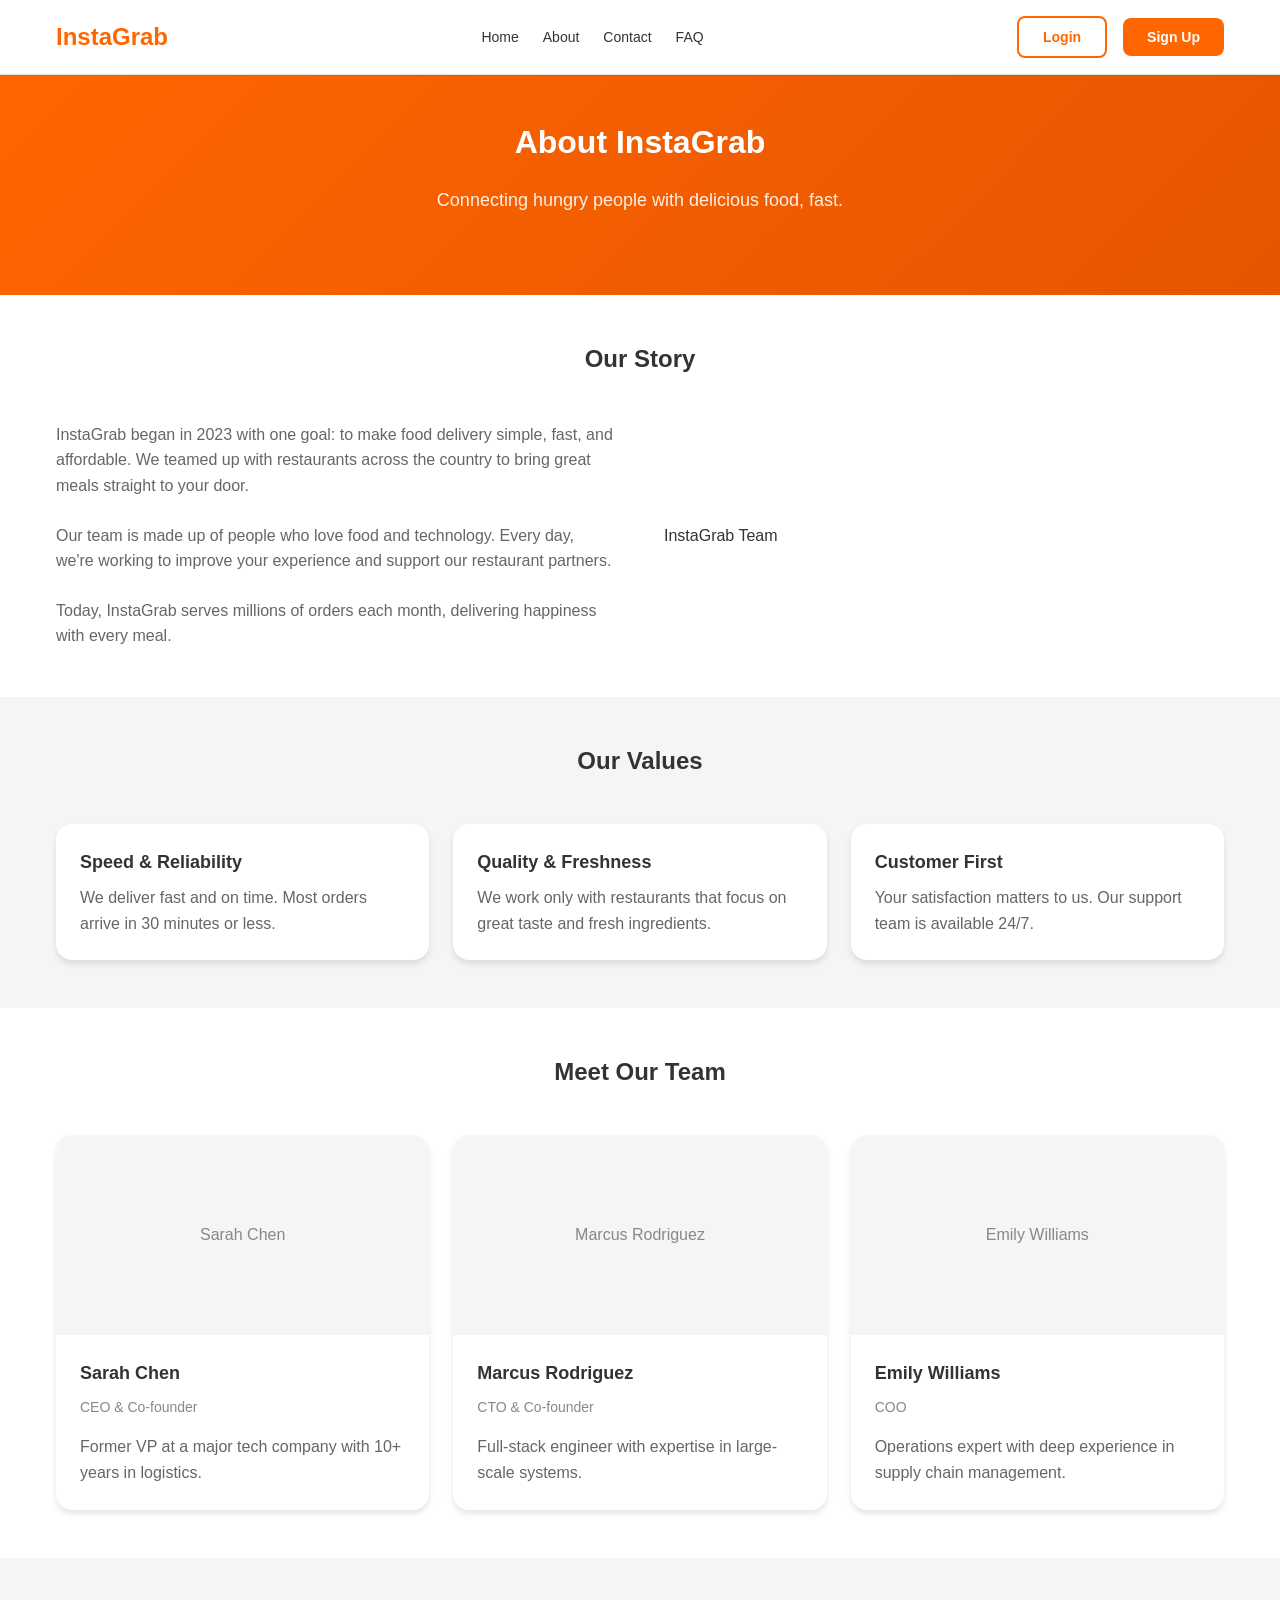
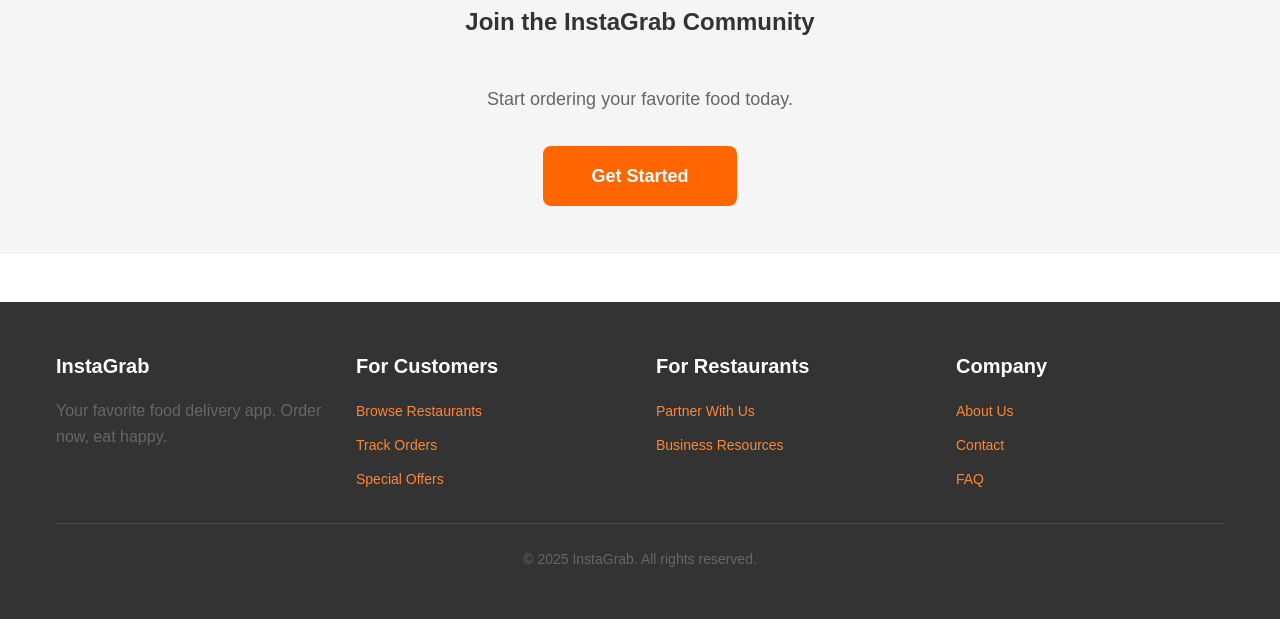
==== about.html @ c1549b03 "First Commit" ====
<!DOCTYPE html>
<html lang="en">
<head>
  <meta charset="UTF-8">
  <meta name="viewport" content="width=device-width, initial-scale=1.0">
  <title>About Us - InstaGrab</title>
  <link rel="stylesheet" href="style.css">
</head>

<body>

  <header>
    <div class="container">
      <nav>
        <a href="index.html" class="logo">InstaGrab</a>

        <ul class="nav-links">
          <li><a href="index.html">Home</a></li>
          <li><a href="about.html">About</a></li>
          <li><a href="contact.html">Contact</a></li>
          <li><a href="faq.html">FAQ</a></li>
        </ul>

        <div class="nav-buttons">
          <a href="login.html" class="btn btn-secondary">Login</a>
          <a href="signup.html" class="btn btn-primary">Sign Up</a>
        </div>
      </nav>
    </div>
  </header>

  <section class="hero">
    <div class="container">
      <h1>About InstaGrab</h1>
      <p>Connecting hungry people with delicious food, fast.</p>
    </div>
  </section>

  <section>
    <div class="container">
      <h2>Our Story</h2>

      <div style="display:grid;grid-template-columns:1fr 1fr;gap:3rem;align-items:center;">

        <div>
          <p style="margin-bottom:1.5rem;">
            InstaGrab began in 2023 with one goal: to make food delivery simple, fast, and affordable. 
            We teamed up with restaurants across the country to bring great meals straight to your door.
          </p>

          <p style="margin-bottom:1.5rem;">
            Our team is made up of people who love food and technology. 
            Every day, we're working to improve your experience and support our restaurant partners.
          </p>

          <p>
            Today, InstaGrab serves millions of orders each month, delivering happiness with every meal.
          </p>
        </div>

        <div class="team-image">InstaGrab Team</div>
      </div>
    </div>
  </section>

  <section class="alt">
    <div class="container">
      <h2>Our Values</h2>

      <div class="grid grid-3">

        <div class="card">
          <div class="card-body">
            <h3 class="card-title">Speed & Reliability</h3>
            <p>We deliver fast and on time. Most orders arrive in 30 minutes or less.</p>
          </div>
        </div>

        <div class="card">
          <div class="card-body">
            <h3 class="card-title">Quality & Freshness</h3>
            <p>We work only with restaurants that focus on great taste and fresh ingredients.</p>
          </div>
        </div>

        <div class="card">
          <div class="card-body">
            <h3 class="card-title">Customer First</h3>
            <p>Your satisfaction matters to us. Our support team is available 24/7.</p>
          </div>
        </div>

      </div>
    </div>
  </section>

  <section>
    <div class="container">
      <h2>Meet Our Team</h2>

      <div class="grid grid-3">

        <div class="card">
          <div class="card-image">Sarah Chen</div>
          <div class="card-body">
            <h3 class="card-title">Sarah Chen</h3>
            <p class="card-subtitle">CEO & Co-founder</p>
            <p>Former VP at a major tech company with 10+ years in logistics.</p>
          </div>
        </div>

        <div class="card">
          <div class="card-image">Marcus Rodriguez</div>
          <div class="card-body">
            <h3 class="card-title">Marcus Rodriguez</h3>
            <p class="card-subtitle">CTO & Co-founder</p>
            <p>Full-stack engineer with expertise in large-scale systems.</p>
          </div>
        </div>

        <div class="card">
          <div class="card-image">Emily Williams</div>
          <div class="card-body">
            <h3 class="card-title">Emily Williams</h3>
            <p class="card-subtitle">COO</p>
            <p>Operations expert with deep experience in supply chain management.</p>
          </div>
        </div>

      </div>
    </div>
  </section>

  <section class="alt">
    <div class="container" style="text-align:center;">
      <h2>Join the InstaGrab Community</h2>
      <p style="margin-bottom:2rem;font-size:1.125rem;">
        Start ordering your favorite food today.
      </p>
      <a href="login.html" class="btn btn-primary" style="padding:1rem 3rem;font-size:1.125rem;">
        Get Started
      </a>
    </div>
  </section>

  <footer>
    <div class="container">

      <div class="footer-grid">

        <div class="footer-section">
          <h3>InstaGrab</h3>
          <p>Your favorite food delivery app. Order now, eat happy.</p>
        </div>

        <div class="footer-section">
          <h3>For Customers</h3>
          <ul class="footer-links">
            <li><a href="#">Browse Restaurants</a></li>
            <li><a href="#">Track Orders</a></li>
            <li><a href="#">Special Offers</a></li>
          </ul>
        </div>

        <div class="footer-section">
          <h3>For Restaurants</h3>
          <ul class="footer-links">
            <li><a href="#">Partner With Us</a></li>
            <li><a href="#">Business Resources</a></li>
          </ul>
        </div>

        <div class="footer-section">
          <h3>Company</h3>
          <ul class="footer-links">
            <li><a href="about.html">About Us</a></li>
            <li><a href="contact.html">Contact</a></li>
            <li><a href="faq.html">FAQ</a></li>
          </ul>
        </div>

      </div>

      <div class="footer-bottom">
        <p>&copy; 2025 InstaGrab. All rights reserved.</p>
      </div>

    </div>
  </footer>

</body>
</html>
---- style.css ----
* {
  margin: 0;
  padding: 0;
  box-sizing: border-box;
}

html {
  font-size: 16px;
}

body {
  font-family: -apple-system, BlinkMacSystemFont, 'Segoe UI', Roboto, Oxygen, Ubuntu, Cantarell, sans-serif;
  font-size: 1rem;
  line-height: 1.6;
  color: #333333;
  background-color: #ffffff;
  transition: background-color 0.3s ease, color 0.3s ease;
}

h1 {
  font-size: 2rem;
  font-weight: 700;
  line-height: 1.2;
}

h2 {
  font-size: 1.5rem;
  font-weight: 700;
  line-height: 1.3;
}

h3 {
  font-size: 1.25rem;
  font-weight: 600;
}

p {
  color: #666666;
}

a {
  color: #ff6600;
  text-decoration: none;
  transition: color 0.3s ease;
}

a:hover {
  color: #e55500;
}

.container {
  max-width: 1200px;
  margin: 0 auto;
  padding: 0 1rem;
}

header {
  background-color: #ffffff;
  border-bottom: 1px solid #e0e0e0;
  position: sticky;
  top: 0;
  z-index: 100;
  box-shadow: 0 1px 2px rgba(0,0,0,0.05);
}

nav {
  display: flex;
  align-items: center;
  justify-content: space-between;
  padding: 1rem 0;
}

.logo {
  font-size: 1.5rem;
  font-weight: 700;
  color: #ff6600;
}

.nav-links {
  display: flex;
  gap: 1.5rem;
  list-style: none;
}

.nav-links a {
  font-size: 0.875rem;
  font-weight: 500;
  color: #333333;
  transition: color 0.3s ease;
}

.nav-links a:hover {
  color: #ff6600;
}

.nav-buttons {
  display: flex;
  gap: 1rem;
  align-items: center;
}

.dark-mode-toggle {
  background: none;
  border: 2px solid #d0d0d0;
  border-radius: 9999px;
  padding: 0.5rem;
  cursor: pointer;
  transition: all 0.3s ease;
  display: flex;
  align-items: center;
  justify-content: center;
  width: 40px;
  height: 40px;
}

.dark-mode-toggle:hover {
  border-color: #ff6600;
  transform: rotate(180deg);
}

.btn {
  padding: 0.5rem 1.5rem;
  border: none;
  border-radius: 0.5rem;
  font-size: 0.875rem;
  font-weight: 600;
  cursor: pointer;
  transition: all 0.3s ease;
  text-decoration: none;
  display: inline-block;
  text-align: center;
}

.btn-primary {
  background-color: #ff6600;
  color: #ffffff;
}

.btn-primary:hover {
  background-color: #e55500;
  transform: translateY(-2px);
  box-shadow: 0 4px 6px rgba(0,0,0,0.1);
}

.btn-secondary {
  background-color: transparent;
  color: #ff6600;
  border: 2px solid #ff6600;
}

.btn-secondary:hover {
  background-color: #ff6600;
  color: #ffffff;
}

.btn-accent {
  background-color: #ff4757;
  color: #ffffff;
}

.btn-accent:hover {
  background-color: #ff6b7a;
}

input,
textarea,
select {
  font-family: -apple-system, BlinkMacSystemFont, 'Segoe UI', Roboto, Oxygen, Ubuntu, Cantarell, sans-serif;
  font-size: 1rem;
  padding: 0.5rem 1rem;
  border: 1px solid #e0e0e0;
  border-radius: 0.5rem;
  transition: all 0.3s ease;
}

input:focus,
textarea:focus,
select:focus {
  outline: none;
  border-color: #ff6600;
  box-shadow: 0 0 0 3px rgba(255,102,0,0.1);
}

label {
  display: block;
  margin-bottom: 0.25rem;
  font-weight: 500;
  color: #333333;
}

.form-group {
  margin-bottom: 1.5rem;
}

.hero {
  background: linear-gradient(135deg, #ff6600 0%, #e55500 100%);
  color: #ffffff;
  padding: 3rem 0;
  text-align: center;
}

.hero h1 {
  margin-bottom: 1.5rem;
}

.hero p {
  color: rgba(255, 255, 255, 0.9);
  margin-bottom: 2rem;
  font-size: 1.125rem;
}

.search-bar {
  display: flex;
  gap: 0.5rem;
  max-width: 500px;
  margin: 0 auto;
}

.search-bar input {
  flex: 1;
  padding: 1rem;
  border: none;
  border-radius: 0.5rem;
  font-size: 1rem;
}

.card {
  background-color: #ffffff;
  border-radius: 1rem;
  box-shadow: 0 4px 6px rgba(0,0,0,0.1);
  overflow: hidden;
  transition: all 0.3s ease;
}

.card:hover {
  transform: translateY(-4px);
  box-shadow: 0 10px 15px rgba(0,0,0,0.1);
}

.card-image {
  width: 100%;
  height: 200px;
  background-color: #f5f5f5;
  display: flex;
  align-items: center;
  justify-content: center;
  color: #888888;
  font-weight: 500;
  border-radius: 1rem 1rem 0 0;
}

.card-body {
  padding: 1.5rem;
}

.card-title {
  font-size: 1.125rem;
  font-weight: 600;
  margin-bottom: 0.5rem;
}

.card-subtitle {
  font-size: 0.875rem;
  color: #888888;
  margin-bottom: 1rem;
}

.card-rating {
  display: flex;
  align-items: center;
  gap: 0.25rem;
  margin-bottom: 1rem;
  font-size: 0.875rem;
}

.star {
  color: #ffb800;
}

.grid {
  display: grid;
  gap: 1.5rem;
}

.grid-2 {
  grid-template-columns: repeat(auto-fit, minmax(250px, 1fr));
}

.grid-3 {
  grid-template-columns: repeat(auto-fit, minmax(300px, 1fr));
}

section {
  padding: 3rem 0;
}

section.alt {
  background-color: #f5f5f5;
}

section h2 {
  text-align: center;
  margin-bottom: 3rem;
}

footer {
  background-color: #333333;
  color: #ffffff;
  padding: 3rem 0;
  margin-top: 3rem;
}

footer a {
  color: #ff8533;
}

footer a:hover {
  color: #ff6600;
}

.footer-grid {
  display: grid;
  grid-template-columns: repeat(auto-fit, minmax(200px, 1fr));
  gap: 2rem;
  margin-bottom: 2rem;
}

.footer-section h3 {
  color: #ffffff;
  margin-bottom: 1rem;
}

.footer-links {
  display: flex;
  flex-direction: column;
  gap: 0.5rem;
  list-style: none;
}

.footer-links a {
  font-size: 0.875rem;
}

.footer-bottom {
  border-top: 1px solid rgba(255,255,255,0.1);
  padding-top: 1.5rem;
  text-align: center;
  color: #888888;
  font-size: 0.875rem;
}

.accordion-item {
  border: 1px solid #e0e0e0;
  border-radius: 0.5rem;
  margin-bottom: 1rem;
  overflow: hidden;
}

.accordion-header {
  background-color: #f5f5f5;
  padding: 1.5rem;
  cursor: pointer;
  display: flex;
  justify-content: space-between;
  align-items: center;
  font-weight: 600;
  transition: all 0.3s ease;
}

.accordion-header:hover {
  background-color: #e0e0e0;
}

.accordion-header.active {
  background-color: #ff6600;
  color: #ffffff;
}

.accordion-content {
  max-height: 0;
  overflow: hidden;
  transition: max-height 0.3s ease;
  padding: 0 1.5rem;
}

.accordion-content.active {
  max-height: 500px;
  padding: 1.5rem;
}

@media (max-width: 768px) {
  h1 {
    font-size: 1.5rem;
  }

  h2 {
    font-size: 1.25rem;
  }

  .nav-links {
    display: none;
  }

  .container {
    padding: 0 0.5rem;
  }

  .search-bar {
    flex-direction: column;
  }

  .grid-3 {
    grid-template-columns: repeat(auto-fit, minmax(200px, 1fr));
  }

  section {
    padding: 2rem 0;
  }

  .footer-grid {
    grid-template-columns: 1fr;
  }
}

@media (max-width: 480px) {
  .hero {
    padding: 2rem 0;
  }

  h1 {
    font-size: 1.25rem;
  }

  .btn {
    padding: 0.5rem 1rem;
    font-size: 0.75rem;
  }

  .card-image {
    height: 150px;
  }
}
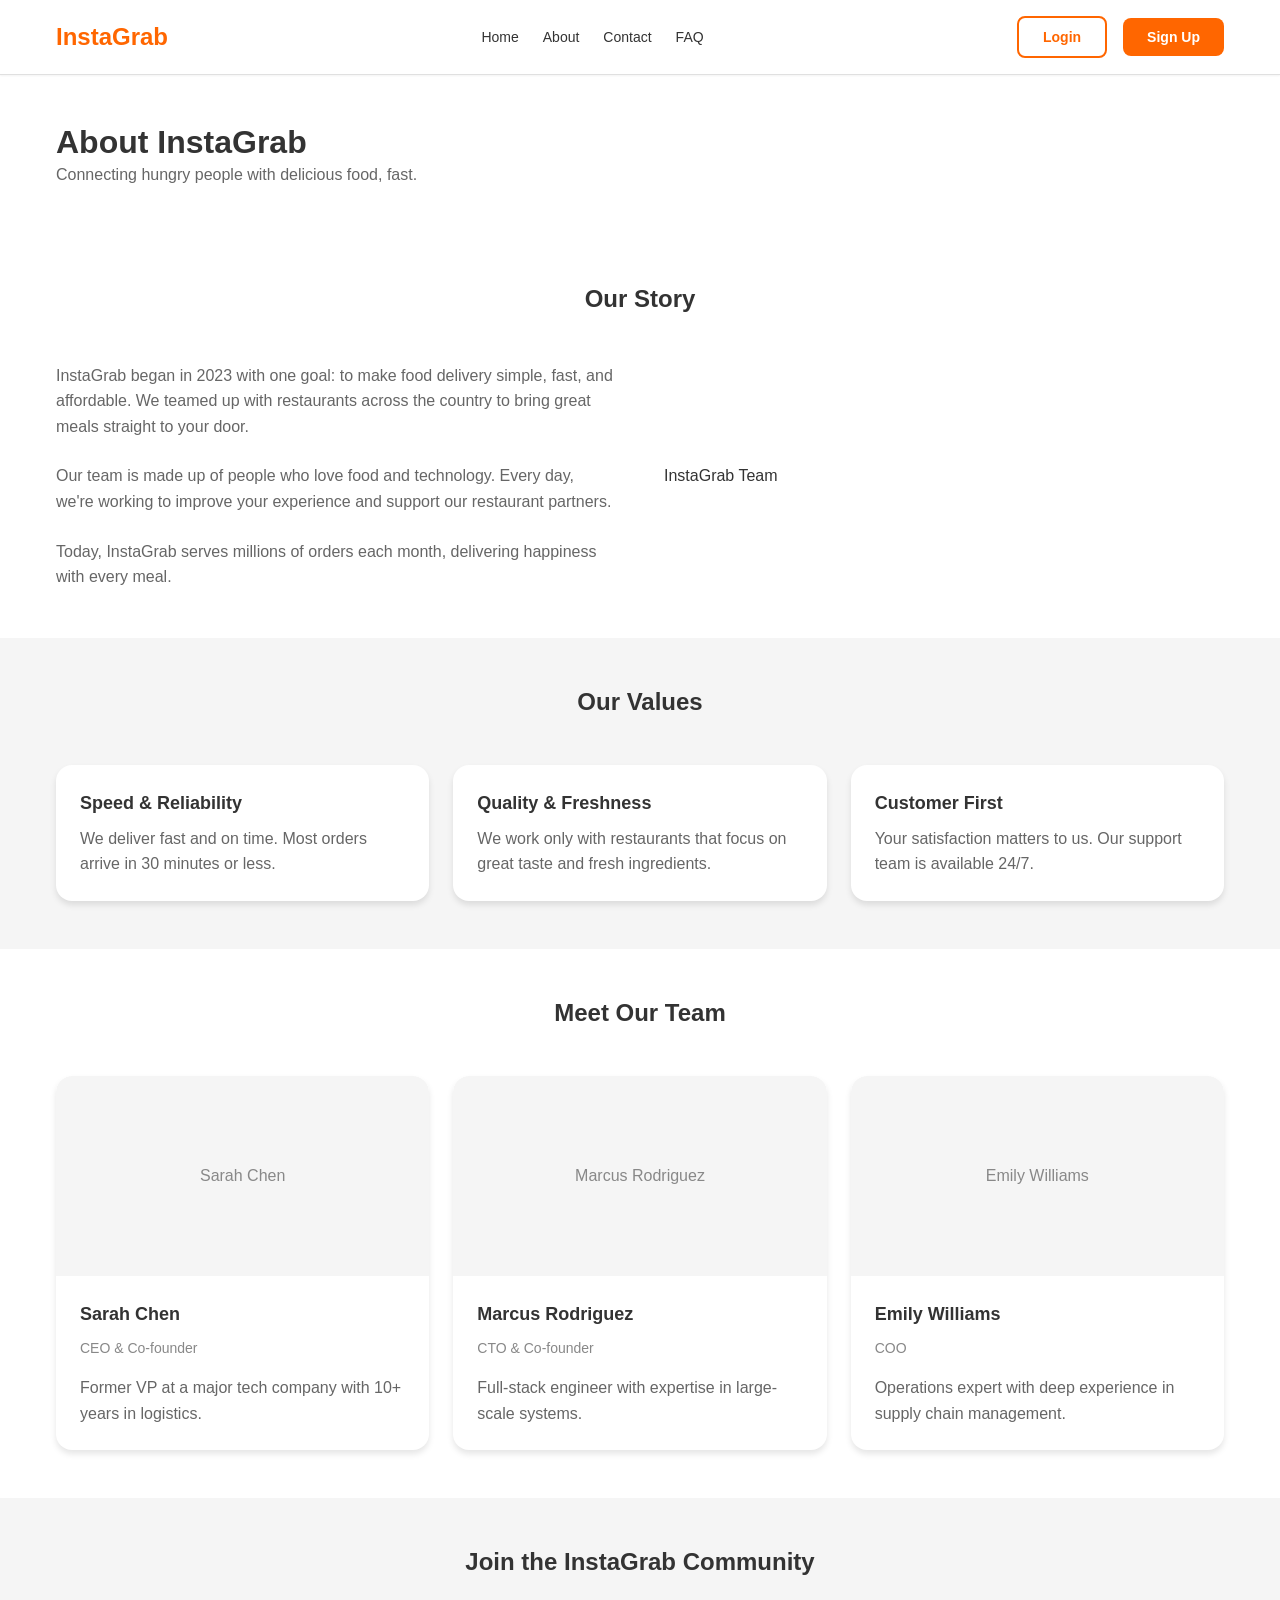
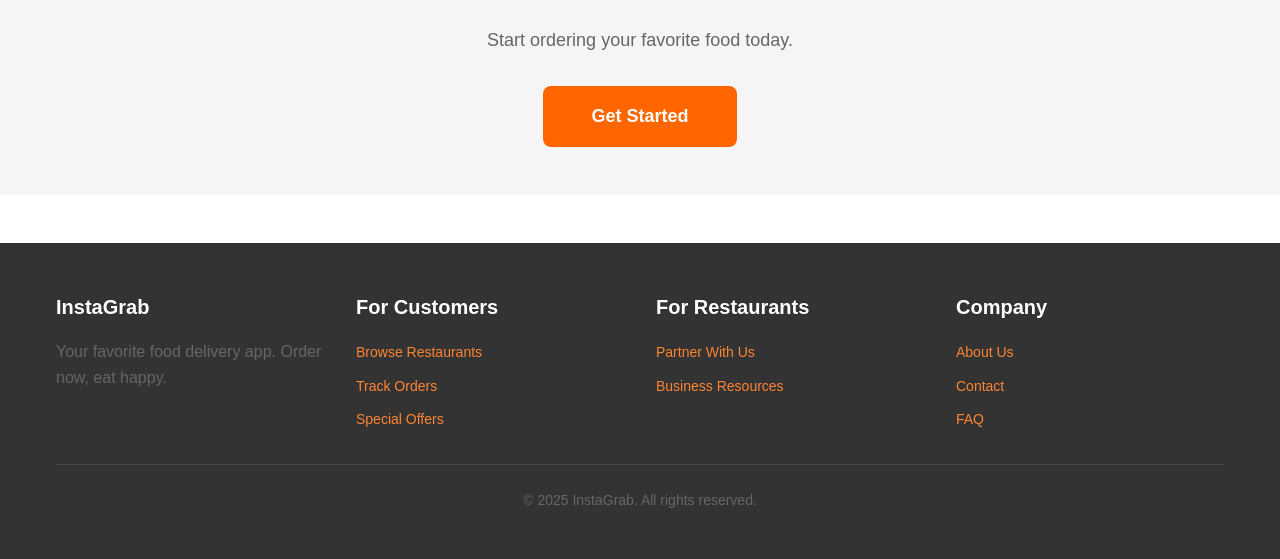
==== commit 27181dc2: "Added global file and going to add individual css for each page." ====
--- a/about.html
+++ b/about.html
@@ -4,7 +4,8 @@
   <meta charset="UTF-8">
   <meta name="viewport" content="width=device-width, initial-scale=1.0">
   <title>About Us - InstaGrab</title>
-  <link rel="stylesheet" href="style.css">
+  <link rel="stylesheet" href="global.css">
+  <link rel="stylesheet" href="about.css">
 </head>
 
 <body>
--- a/global.css
+++ b/global.css
@@ -0,0 +1,357 @@
+/* Reset & Typography */
+* {
+  margin: 0;
+  padding: 0;
+  box-sizing: border-box;
+}
+
+html {
+  font-size: 16px;
+}
+
+body {
+  font-family: -apple-system, BlinkMacSystemFont, 'Segoe UI', Roboto, Oxygen, Ubuntu, Cantarell, sans-serif;
+  font-size: 1rem;
+  line-height: 1.6;
+  color: #333333;
+  background-color: #ffffff;
+  transition: background-color 0.3s ease, color 0.3s ease;
+}
+
+h1 {
+  font-size: 2rem;
+  font-weight: 700;
+  line-height: 1.2;
+}
+
+h2 {
+  font-size: 1.5rem;
+  font-weight: 700;
+  line-height: 1.3;
+}
+
+h3 {
+  font-size: 1.25rem;
+  font-weight: 600;
+}
+
+p {
+  color: #666666;
+}
+
+a {
+  color: #ff6600;
+  text-decoration: none;
+  transition: color 0.3s ease;
+}
+
+a:hover {
+  color: #e55500;
+}
+
+.container {
+  max-width: 1200px;
+  margin: 0 auto;
+  padding: 0 1rem;
+}
+
+/* Header & Navigation */
+header {
+  background-color: #ffffff;
+  border-bottom: 1px solid #e0e0e0;
+  position: sticky;
+  top: 0;
+  z-index: 100;
+  box-shadow: 0 1px 2px rgba(0,0,0,0.05);
+}
+
+nav {
+  display: flex;
+  align-items: center;
+  justify-content: space-between;
+  padding: 1rem 0;
+}
+
+.logo {
+  font-size: 1.5rem;
+  font-weight: 700;
+  color: #ff6600;
+}
+
+.nav-links {
+  display: flex;
+  gap: 1.5rem;
+  list-style: none;
+}
+
+.nav-links a {
+  font-size: 0.875rem;
+  font-weight: 500;
+  color: #333333;
+  transition: color 0.3s ease;
+}
+
+.nav-links a:hover {
+  color: #ff6600;
+}
+
+.nav-buttons {
+  display: flex;
+  gap: 1rem;
+  align-items: center;
+}
+
+/* Buttons */
+.btn {
+  padding: 0.5rem 1.5rem;
+  border: none;
+  border-radius: 0.5rem;
+  font-size: 0.875rem;
+  font-weight: 600;
+  cursor: pointer;
+  transition: all 0.3s ease;
+  text-decoration: none;
+  display: inline-block;
+  text-align: center;
+}
+
+.btn-primary {
+  background-color: #ff6600;
+  color: #ffffff;
+}
+
+.btn-primary:hover {
+  background-color: #e55500;
+  transform: translateY(-2px);
+  box-shadow: 0 4px 6px rgba(0,0,0,0.1);
+}
+
+.btn-secondary {
+  background-color: transparent;
+  color: #ff6600;
+  border: 2px solid #ff6600;
+}
+
+.btn-secondary:hover {
+  background-color: #ff6600;
+  color: #ffffff;
+}
+
+.btn-accent {
+  background-color: #ff4757;
+  color: #ffffff;
+}
+
+.btn-accent:hover {
+  background-color: #ff6b7a;
+}
+
+.btn-block {
+  width: 100%;
+}
+
+/* Forms */
+input,
+textarea,
+select {
+  font-family: -apple-system, BlinkMacSystemFont, 'Segoe UI', Roboto, Oxygen, Ubuntu, Cantarell, sans-serif;
+  font-size: 1rem;
+  padding: 0.5rem 1rem;
+  border: 1px solid #e0e0e0;
+  border-radius: 0.5rem;
+  transition: all 0.3s ease;
+}
+
+input:focus,
+textarea:focus,
+select:focus {
+  outline: none;
+  border-color: #ff6600;
+  box-shadow: 0 0 0 3px rgba(255,102,0,0.1);
+}
+
+label {
+  display: block;
+  margin-bottom: 0.25rem;
+  font-weight: 500;
+  color: #333333;
+}
+
+.form-group {
+  margin-bottom: 1.5rem;
+}
+
+/* Cards */
+.card {
+  background-color: #ffffff;
+  border-radius: 1rem;
+  box-shadow: 0 4px 6px rgba(0,0,0,0.1);
+  overflow: hidden;
+  transition: all 0.3s ease;
+}
+
+.card:hover {
+  transform: translateY(-4px);
+  box-shadow: 0 10px 15px rgba(0,0,0,0.1);
+}
+
+.card-image {
+  width: 100%;
+  height: 200px;
+  background-color: #f5f5f5;
+  display: flex;
+  align-items: center;
+  justify-content: center;
+  color: #888888;
+  font-weight: 500;
+  border-radius: 1rem 1rem 0 0;
+}
+
+.card-body {
+  padding: 1.5rem;
+}
+
+.card-title {
+  font-size: 1.125rem;
+  font-weight: 600;
+  margin-bottom: 0.5rem;
+}
+
+.card-subtitle {
+  font-size: 0.875rem;
+  color: #888888;
+  margin-bottom: 1rem;
+}
+
+.card-rating {
+  display: flex;
+  align-items: center;
+  gap: 0.25rem;
+  margin-bottom: 1rem;
+  font-size: 0.875rem;
+}
+
+.star {
+  color: #ffb800;
+}
+
+/* Grid System */
+.grid {
+  display: grid;
+  gap: 1.5rem;
+}
+
+.grid-2 {
+  grid-template-columns: repeat(auto-fit, minmax(250px, 1fr));
+}
+
+.grid-3 {
+  grid-template-columns: repeat(auto-fit, minmax(300px, 1fr));
+}
+
+/* Sections */
+section {
+  padding: 3rem 0;
+}
+
+section.alt {
+  background-color: #f5f5f5;
+}
+
+section h2 {
+  text-align: center;
+  margin-bottom: 3rem;
+}
+
+/* Footer */
+footer {
+  background-color: #333333;
+  color: #ffffff;
+  padding: 3rem 0;
+  margin-top: 3rem;
+}
+
+footer a {
+  color: #ff8533;
+}
+
+footer a:hover {
+  color: #ff6600;
+}
+
+.footer-grid {
+  display: grid;
+  grid-template-columns: repeat(auto-fit, minmax(200px, 1fr));
+  gap: 2rem;
+  margin-bottom: 2rem;
+}
+
+.footer-section h3 {
+  color: #ffffff;
+  margin-bottom: 1rem;
+}
+
+.footer-links {
+  display: flex;
+  flex-direction: column;
+  gap: 0.5rem;
+  list-style: none;
+}
+
+.footer-links a {
+  font-size: 0.875rem;
+}
+
+.footer-bottom {
+  border-top: 1px solid rgba(255,255,255,0.1);
+  padding-top: 1.5rem;
+  text-align: center;
+  color: #888888;
+  font-size: 0.875rem;
+}
+
+/* Responsive Design */
+@media (max-width: 768px) {
+  h1 {
+    font-size: 1.5rem;
+  }
+
+  h2 {
+    font-size: 1.25rem;
+  }
+
+  .nav-links {
+    display: none;
+  }
+
+  .container {
+    padding: 0 0.5rem;
+  }
+
+  .grid-3 {
+    grid-template-columns: repeat(auto-fit, minmax(200px, 1fr));
+  }
+
+  section {
+    padding: 2rem 0;
+  }
+
+  .footer-grid {
+    grid-template-columns: 1fr;
+  }
+}
+
+@media (max-width: 480px) {
+  h1 {
+    font-size: 1.25rem;
+  }
+
+  .btn {
+    padding: 0.5rem 1rem;
+    font-size: 0.75rem;
+  }
+
+  .card-image {
+    height: 150px;
+  }
+}
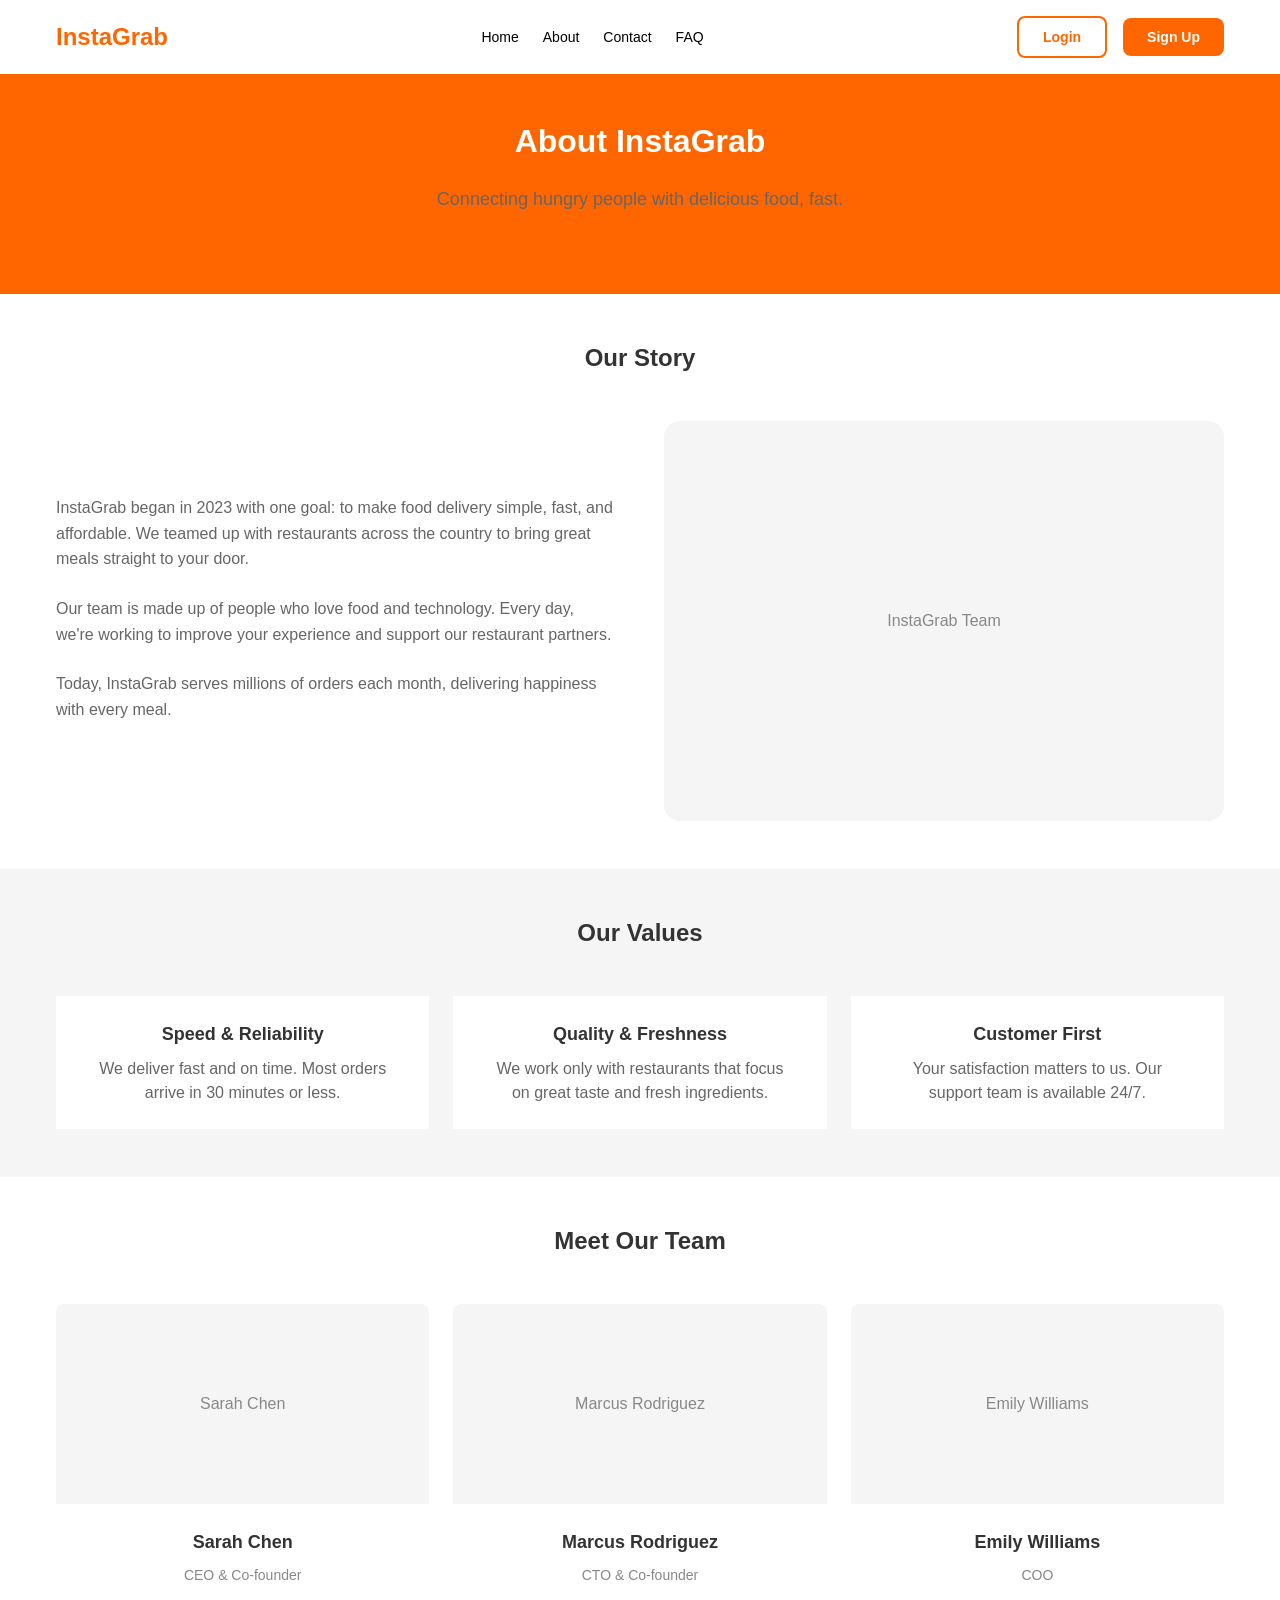
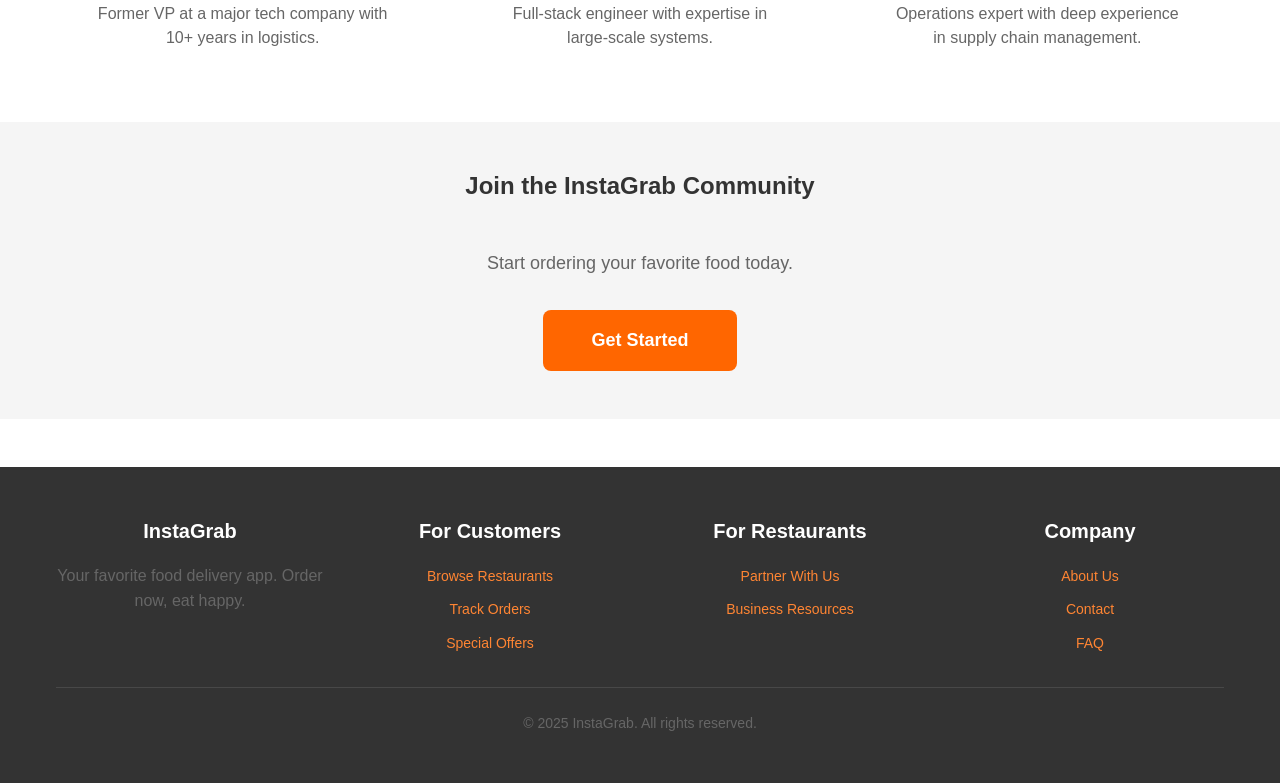
==== commit 0dd47d35: "Contact & About CSS Added, Global CSS Updated" ====
--- a/about.html
+++ b/about.html
@@ -41,9 +41,9 @@
     <div class="container">
       <h2>Our Story</h2>
 
-      <div style="display:grid;grid-template-columns:1fr 1fr;gap:3rem;align-items:center;">
+      <div class="story-grid">
 
-        <div>
+        <div class="story-content">
           <p style="margin-bottom:1.5rem;">
             InstaGrab began in 2023 with one goal: to make food delivery simple, fast, and affordable. 
             We teamed up with restaurants across the country to bring great meals straight to your door.
@@ -68,7 +68,7 @@
     <div class="container">
       <h2>Our Values</h2>
 
-      <div class="grid grid-3">
+      <div class="values-grid grid-3">
 
         <div class="card">
           <div class="card-body">
@@ -99,7 +99,7 @@
     <div class="container">
       <h2>Meet Our Team</h2>
 
-      <div class="grid grid-3">
+      <div class="team-grid grid-3">
 
         <div class="card">
           <div class="card-image">Sarah Chen</div>
--- a/global.css
+++ b/global.css
@@ -58,11 +58,9 @@
 /* Header & Navigation */
 header {
   background-color: #ffffff;
-  border-bottom: 1px solid #e0e0e0;
   position: sticky;
   top: 0;
   z-index: 100;
-  box-shadow: 0 1px 2px rgba(0,0,0,0.05);
 }
 
 nav {
@@ -74,7 +72,7 @@
 
 .logo {
   font-size: 1.5rem;
-  font-weight: 700;
+  font-weight: bold;
   color: #ff6600;
 }
 
@@ -87,8 +85,7 @@
 .nav-links a {
   font-size: 0.875rem;
   font-weight: 500;
-  color: #333333;
-  transition: color 0.3s ease;
+  color: #000000;
 }
 
 .nav-links a:hover {
@@ -104,13 +101,10 @@
 /* Buttons */
 .btn {
   padding: 0.5rem 1.5rem;
-  border: none;
   border-radius: 0.5rem;
   font-size: 0.875rem;
-  font-weight: 600;
+  font-weight: bold;
   cursor: pointer;
-  transition: all 0.3s ease;
-  text-decoration: none;
   display: inline-block;
   text-align: center;
 }
@@ -122,8 +116,7 @@
 
 .btn-primary:hover {
   background-color: #e55500;
-  transform: translateY(-2px);
-  box-shadow: 0 4px 6px rgba(0,0,0,0.1);
+  color: #ffffff;
 }
 
 .btn-secondary {
@@ -151,20 +144,14 @@
 }
 
 /* Forms */
-input,
-textarea,
-select {
-  font-family: -apple-system, BlinkMacSystemFont, 'Segoe UI', Roboto, Oxygen, Ubuntu, Cantarell, sans-serif;
-  font-size: 1rem;
+input,textarea {
+  font-size: 1.025rem;
   padding: 0.5rem 1rem;
   border: 1px solid #e0e0e0;
   border-radius: 0.5rem;
-  transition: all 0.3s ease;
-}
-
-input:focus,
-textarea:focus,
-select:focus {
+}
+
+input:focus,textarea:focus {
   outline: none;
   border-color: #ff6600;
   box-shadow: 0 0 0 3px rgba(255,102,0,0.1);
@@ -184,15 +171,12 @@
 /* Cards */
 .card {
   background-color: #ffffff;
-  border-radius: 1rem;
-  box-shadow: 0 4px 6px rgba(0,0,0,0.1);
   overflow: hidden;
   transition: all 0.3s ease;
 }
 
 .card:hover {
-  transform: translateY(-4px);
-  box-shadow: 0 10px 15px rgba(0,0,0,0.1);
+    transform: translateY(-4px);
 }
 
 .card-image {
@@ -204,11 +188,21 @@
   justify-content: center;
   color: #888888;
   font-weight: 500;
-  border-radius: 1rem 1rem 0 0;
+  border-radius: 0.5rem 0.5rem 0 0;
 }
 
 .card-body {
   padding: 1.5rem;
+  display: flex;
+  flex-direction: column;
+  justify-content: space-between;
+  align-items: center;
+}
+
+.card-body p {
+  text-align: center;
+  padding: 0 1rem;
+  line-height: 1.5;
 }
 
 .card-title {
@@ -276,7 +270,8 @@
 }
 
 footer a:hover {
-  color: #ff6600;
+  color: #ffffff;
+  transition: color 0.6s ease;
 }
 
 .footer-grid {
@@ -284,10 +279,10 @@
   grid-template-columns: repeat(auto-fit, minmax(200px, 1fr));
   gap: 2rem;
   margin-bottom: 2rem;
+  text-align: center;
 }
 
 .footer-section h3 {
-  color: #ffffff;
   margin-bottom: 1rem;
 }
 
--- a/about.css
+++ b/about.css
@@ -0,0 +1,155 @@
+/* Hero Section */
+.hero {
+  background-color: #ff6600;
+  color: #ffffff;
+  text-align: center;
+}
+
+.hero h1 {
+  margin-bottom: 1.5rem;
+}
+
+.hero p {
+  margin-bottom: 2rem;
+  font-size: 1.125rem;
+}
+
+/* Story Section */
+.story-grid {
+  display: grid;
+  grid-template-columns: 1fr 1fr;
+  gap: 3rem;
+  align-items: center;
+}
+
+.story-content p {
+  margin-bottom: 1.5rem;
+}
+
+.team-image {
+  width: 100%;
+  height: 400px;
+  background-color: #f5f5f5;
+  display: flex;
+  align-items: center;
+  justify-content: center;
+  color: #888888;
+  font-weight: 500;
+  border-radius: 1rem;
+}
+
+/* Values Section */
+.values-grid {
+  display: grid;
+  grid-template-columns: repeat(3, 1fr);
+  gap: 1.5rem;
+}
+
+/* Team Section */
+.team-grid {
+  display: grid;
+  grid-template-columns: repeat(auto-fit, minmax(300px, 1fr));
+  gap: 1.5rem;
+}
+
+/* CTA Section */
+.cta-section {
+  text-align: center;
+}
+
+.cta-section p {
+  margin-bottom: 2rem;
+  font-size: 1.125rem;
+}
+
+.cta-button {
+  padding: 1rem 3rem;
+  font-size: 1.125rem;
+}
+
+/* Responsive Design */
+@media (max-width: 768px) {
+  .story-grid {
+    grid-template-columns: 1fr;
+  }
+
+  .team-image {
+    height: 200px;
+  }
+
+  .values-grid {
+    grid-template-columns: 1fr;
+  }
+
+  .team-grid {
+    grid-template-columns: 1fr;
+  }
+
+  h1 {
+    font-size: 1.5rem;
+  }
+
+  h2 {
+    font-size: 1.25rem;
+  }
+
+  .nav-links {
+    display: none;
+  }
+
+  .container {
+    padding: 0 0.5rem;
+  }
+
+  .grid-3 {
+    grid-template-columns: repeat(auto-fit, minmax(200px, 1fr));
+  }
+
+  section {
+    padding: 2rem 0;
+  }
+
+  .footer-grid {
+    grid-template-columns: 1fr;
+  }
+
+  .hero {
+    padding: 2rem 0;
+  }
+
+  .cta-button {
+    padding: 0.75rem 2rem;
+    font-size: 1rem;
+  }
+}
+
+@media (max-width: 480px) {
+  h1 {
+    font-size: 1.25rem;
+  }
+
+  .btn {
+    padding: 0.5rem 1rem;
+    font-size: 0.75rem;
+  }
+
+  .card-image {
+    height: 150px;
+  }
+
+  .hero h1 {
+    font-size: 1.25rem;
+  }
+
+  .hero p {
+    font-size: 1rem;
+  }
+
+  .value-item h3 {
+    font-size: 1rem;
+  }
+
+  .team-image {
+    height: 150px;
+  }
+}
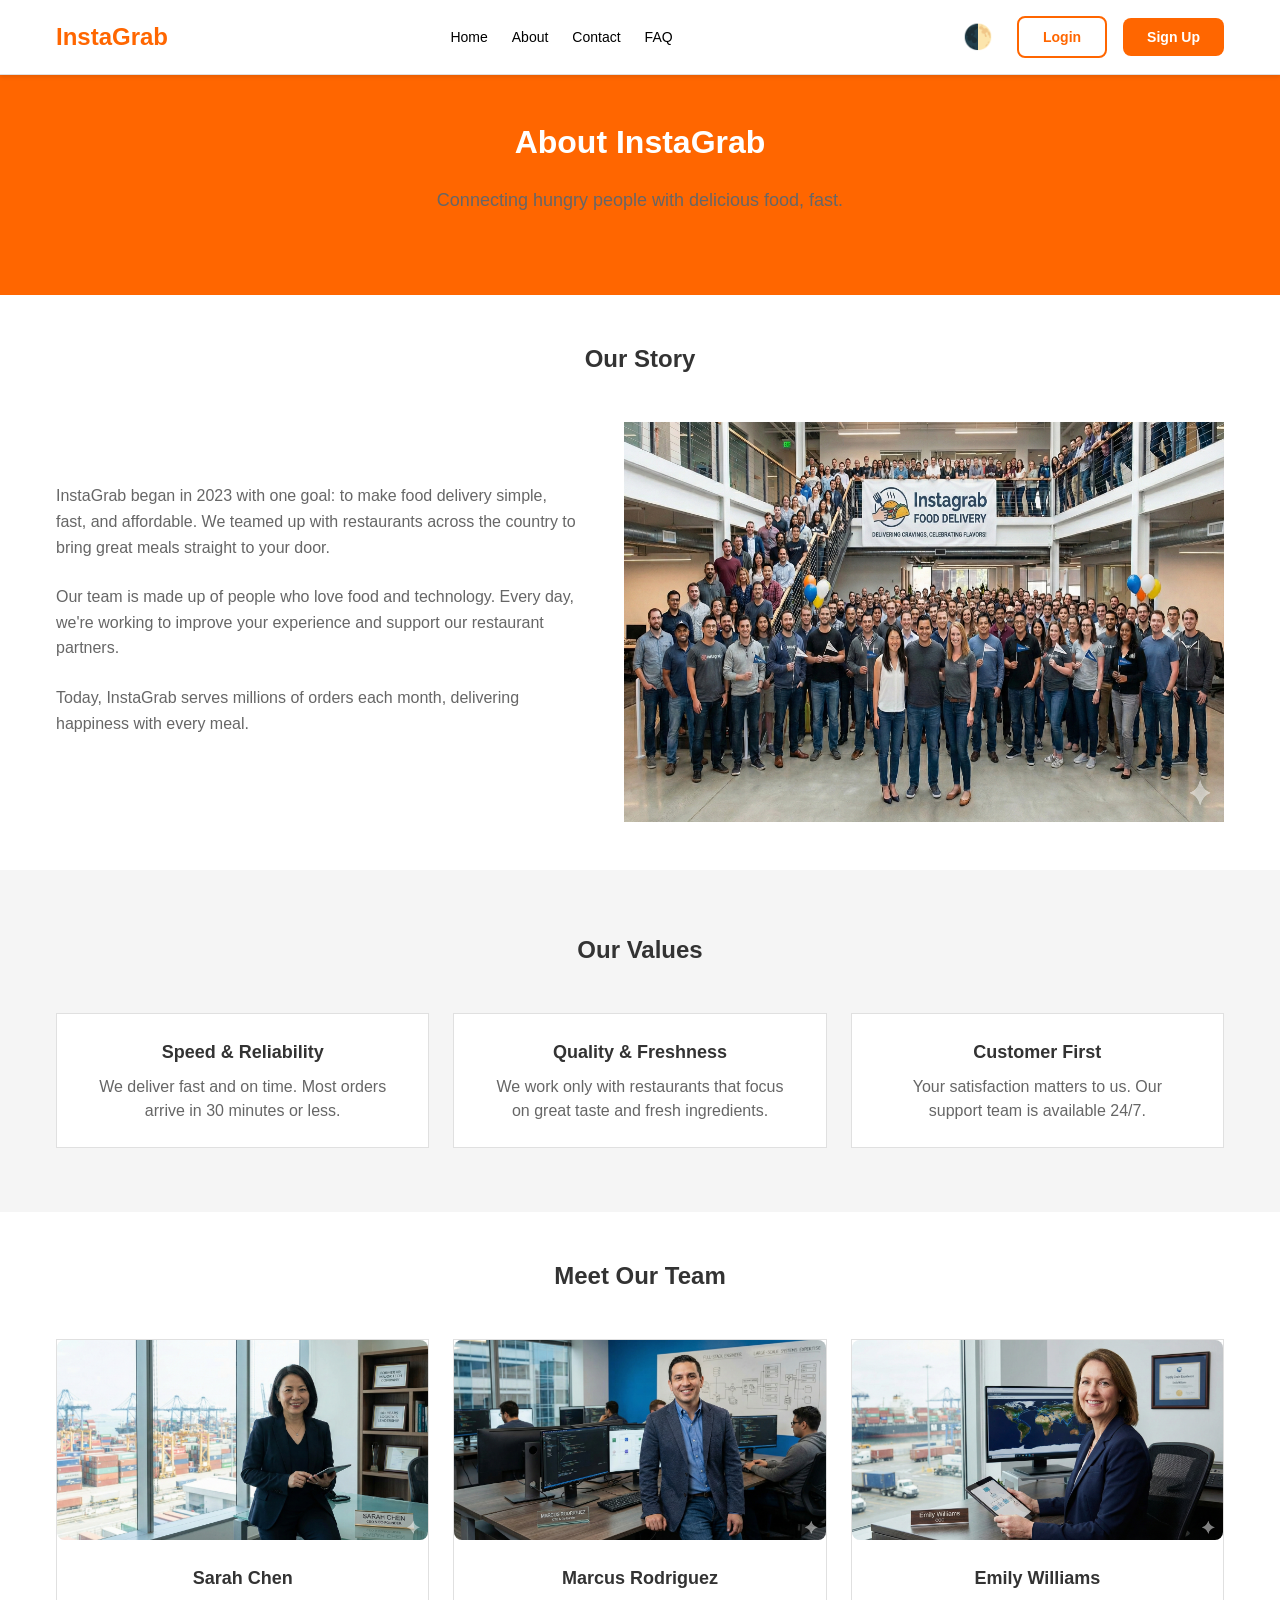
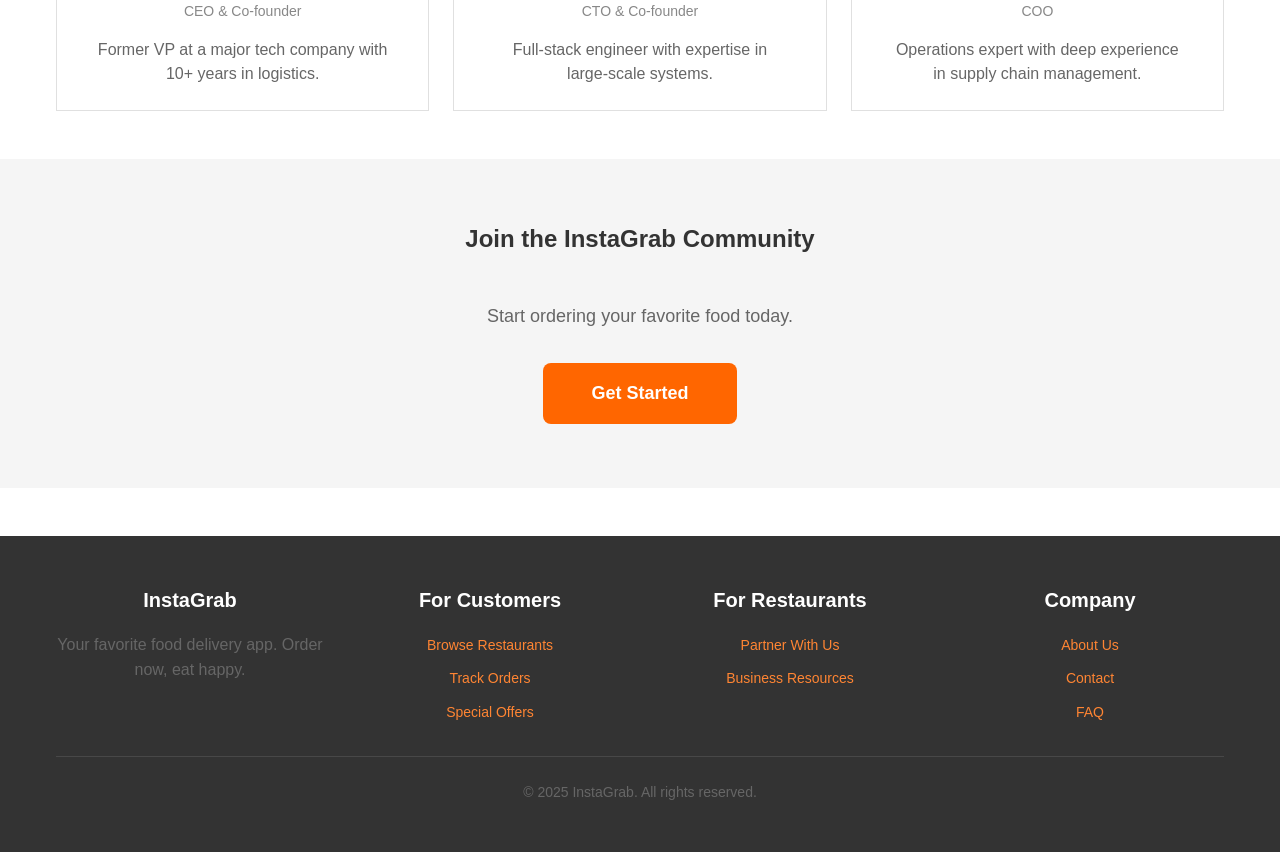
==== commit 96664d05: "Huge Update" ====
--- a/about.html
+++ b/about.html
@@ -23,6 +23,7 @@
         </ul>
 
         <div class="nav-buttons">
+          <button id="theme-toggle" class="theme-toggle">🌓</button>
           <a href="login.html" class="btn btn-secondary">Login</a>
           <a href="signup.html" class="btn btn-primary">Sign Up</a>
         </div>
@@ -59,7 +60,7 @@
           </p>
         </div>
 
-        <div class="team-image">InstaGrab Team</div>
+        <div class="team-image"><img src="team.png" alt="InstaGrab Team" width="600px" height="400px"></div>
       </div>
     </div>
   </section>
@@ -102,7 +103,7 @@
       <div class="team-grid grid-3">
 
         <div class="card">
-          <div class="card-image">Sarah Chen</div>
+          <div class="card-image"><img src="sarah.png" alt="Sarah Chen"></div>
           <div class="card-body">
             <h3 class="card-title">Sarah Chen</h3>
             <p class="card-subtitle">CEO & Co-founder</p>
@@ -111,7 +112,7 @@
         </div>
 
         <div class="card">
-          <div class="card-image">Marcus Rodriguez</div>
+          <div class="card-image"><img src="marcus.png" alt="Marcus Rodriguez"></div>
           <div class="card-body">
             <h3 class="card-title">Marcus Rodriguez</h3>
             <p class="card-subtitle">CTO & Co-founder</p>
@@ -120,7 +121,7 @@
         </div>
 
         <div class="card">
-          <div class="card-image">Emily Williams</div>
+          <div class="card-image"><img src="emily.png" alt="Emily Williams"></div>
           <div class="card-body">
             <h3 class="card-title">Emily Williams</h3>
             <p class="card-subtitle">COO</p>
@@ -189,5 +190,6 @@
     </div>
   </footer>
 
+  <script src="theme.js"></script>
 </body>
 </html>
--- a/global.css
+++ b/global.css
@@ -9,6 +9,7 @@
   font-size: 16px;
 }
 
+/* Base styles */
 body {
   font-family: -apple-system, BlinkMacSystemFont, 'Segoe UI', Roboto, Oxygen, Ubuntu, Cantarell, sans-serif;
   font-size: 1rem;
@@ -18,6 +19,57 @@
   transition: background-color 0.3s ease, color 0.3s ease;
 }
 
+/* Dark theme styles */
+body.dark-theme {
+  color: #f0f0f0;
+  background-color: #1a1a1a;
+}
+
+body.dark-theme .card,
+body.dark-theme header,
+body.dark-theme .alt {
+  background-color: #2d2d2d;
+  border-color: #444444;
+}
+
+/* Features section specific styles */
+.alt {
+  padding: 4rem 0;
+  background-color: #f9f9f9;
+}
+
+.dark-theme .alt {
+  background-color: #2d2d2d;
+  color: #f0f0f0;
+}
+
+dark-theme .alt h2,
+.dark-theme .alt h3,
+.dark-theme .alt p {
+  color: #f0f0f0;
+}
+
+/* Ensure orange color for feature headings in both themes */
+.alt h3[style*="color:#ff6600"],
+.dark-theme .alt h3[style*="color:#ff6600"] {
+  color: #ff6600 !important;
+}
+
+body.dark-theme .nav-links a,
+body.dark-theme .card-title,
+body.dark-theme .card-subtitle,
+body.dark-theme .card-rating,
+body.dark-theme .card-body p,
+body.dark-theme .container p,
+body.dark-theme h1,
+body.dark-theme h2,
+body.dark-theme h3,
+body.dark-theme h4,
+body.dark-theme h5,
+body.dark-theme h6 {
+  color: #f0f0f0;
+}
+
 h1 {
   font-size: 2rem;
   font-weight: 700;
@@ -61,6 +113,14 @@
   position: sticky;
   top: 0;
   z-index: 100;
+  border-bottom: 1px solid #e0e0e0;
+  box-shadow: 0 2px 4px rgba(0, 0, 0, 0.1);
+}
+
+.dark-theme header {
+  background-color: #2d2d2d;
+  border-bottom-color: #444444;
+  box-shadow: 0 2px 4px rgba(0, 0, 0, 0.3);
 }
 
 nav {
@@ -96,6 +156,36 @@
   display: flex;
   gap: 1rem;
   align-items: center;
+}
+
+/* Theme toggle button */
+.theme-toggle {
+  background: none;
+  border: none;
+  font-size: 1.5rem;
+  cursor: pointer;
+  padding: 0.25rem 0.5rem;
+  line-height: 1;
+  border-radius: 4px;
+}
+
+.theme-toggle:hover {
+  background: rgba(0, 0, 0, 0.1);
+}
+
+.dark-theme .theme-toggle:hover {
+  background: rgba(255, 255, 255, 0.1);
+}
+
+/* Ensure text is visible in dark mode */
+.dark-theme .btn-secondary {
+  color: #f0f0f0;
+  border-color: #f0f0f0;
+}
+
+.dark-theme .btn-secondary:hover {
+  background-color: #f0f0f0;
+  color: #2d2d2d;
 }
 
 /* Buttons */
@@ -173,6 +263,7 @@
   background-color: #ffffff;
   overflow: hidden;
   transition: all 0.3s ease;
+  border: 1px solid #e0e0e0;
 }
 
 .card:hover {
@@ -181,22 +272,33 @@
 
 .card-image {
   width: 100%;
-  height: 200px;
+  height: auto;
+  max-height: 200px;
   background-color: #f5f5f5;
   display: flex;
-  align-items: center;
+  align-items: flex-start;
   justify-content: center;
   color: #888888;
   font-weight: 500;
   border-radius: 0.5rem 0.5rem 0 0;
+  overflow: hidden;
+}
+
+.card-image img {
+  width: 100%;
+  height: auto;
+  object-fit: cover;
+  object-position: top;
+  flex-shrink: 0;
 }
 
 .card-body {
   padding: 1.5rem;
   display: flex;
   flex-direction: column;
-  justify-content: space-between;
+  justify-content: flex-start;
   align-items: center;
+  flex-grow: 1;
 }
 
 .card-body p {
--- a/about.css
+++ b/about.css
@@ -50,6 +50,24 @@
   display: grid;
   grid-template-columns: repeat(auto-fit, minmax(300px, 1fr));
   gap: 1.5rem;
+}
+
+.card-image {
+  height: 200px;
+  overflow: hidden;
+  background-color: #f5f5f5;
+  border-radius: 8px;
+}
+
+.card-image img {
+  width: 100%;
+  height: 100%;
+  object-fit: cover;
+  transition: transform 0.3s ease;
+}
+
+.card:hover .card-image img {
+  transform: scale(1.05);
 }
 
 /* CTA Section */
